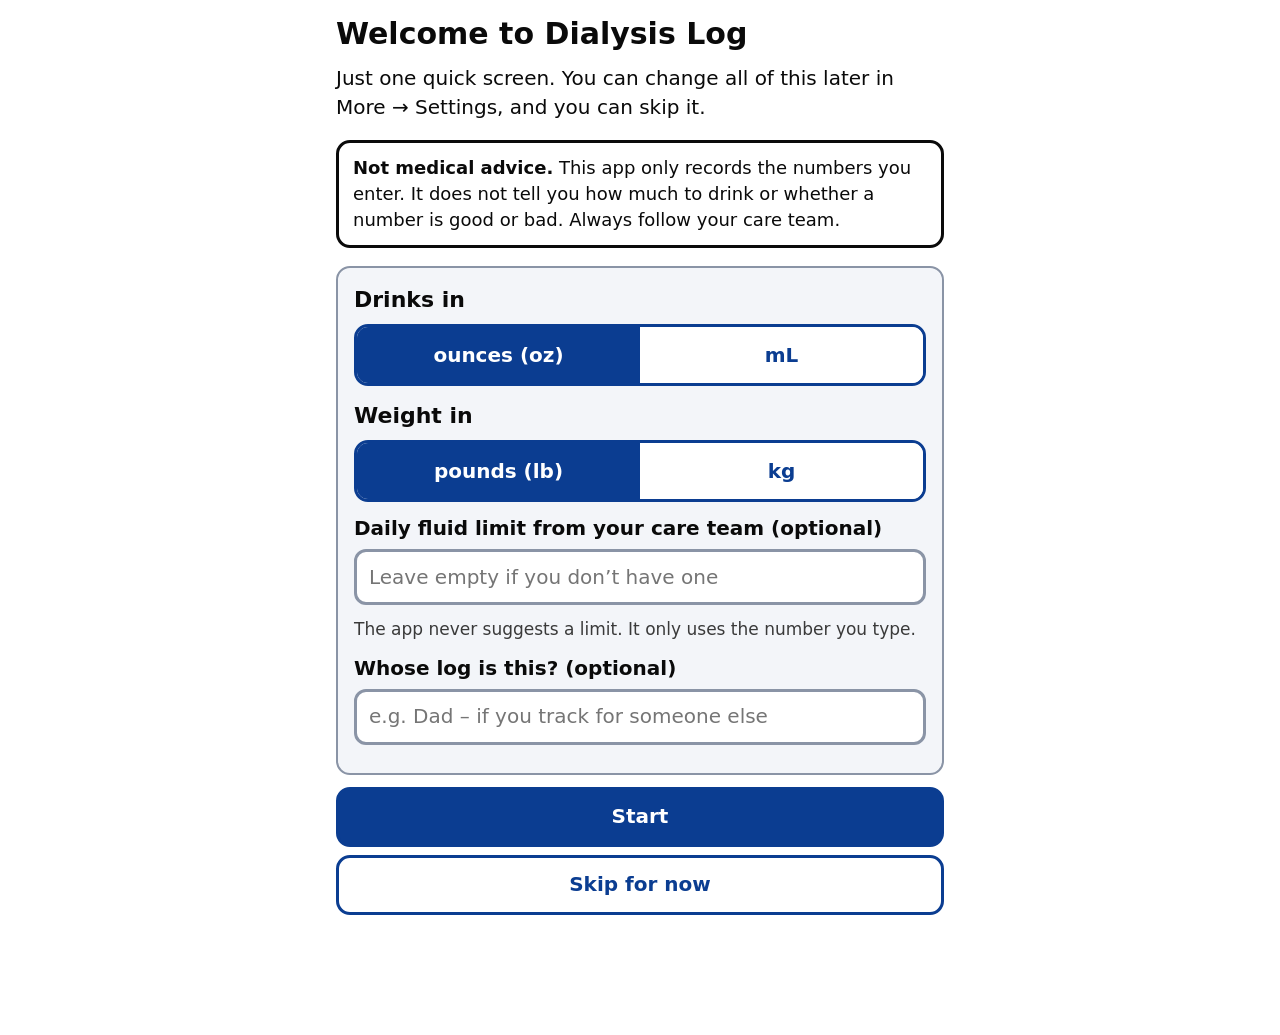
==== index.html @ 4015af0a "Dialysis Log v1.0.0" ====
<!doctype html>
<html lang="en">
<head>
  <meta charset="utf-8">
  <meta name="viewport" content="width=device-width, initial-scale=1, viewport-fit=cover">
  <title>Dialysis Log · Simple fluid & session tracker</title>
  <meta name="description" content="A simple, big-button tracker for dialysis sessions, weight, blood pressure and daily fluid against the limit you set. No account, no subscription, works offline, data stays on your phone. Not medical advice.">
  <meta name="theme-color" content="#0B3D91">
  <meta name="apple-mobile-web-app-capable" content="yes">
  <meta name="mobile-web-app-capable" content="yes">
  <meta name="apple-mobile-web-app-title" content="Dialysis Log">
  <meta name="format-detection" content="telephone=no">
  <link rel="manifest" href="manifest.webmanifest">
  <link rel="icon" href="icons/icon.svg" type="image/svg+xml">
  <link rel="icon" href="icons/favicon-32.png" sizes="32x32" type="image/png">
  <link rel="apple-touch-icon" href="icons/apple-touch-icon.png">
  <link rel="stylesheet" href="styles.css">
</head>
<body>
  <a href="#main" class="skip">Skip to content</a>
  <div id="app"></div>
  <div id="sheet-root"></div>
  <div id="toast" role="status" aria-live="polite"></div>
  <noscript><p style="padding:24px;font-size:20px">Dialysis Log needs JavaScript turned on.</p></noscript>
  <script src="config.js"></script>
  <script src="app.js"></script>
</body>
</html>
---- styles.css ----
:root{--fg:#0A0A0A;--muted:#3A3A3A;--bg:#FFFFFF;--card:#F3F5F9;--line:#8A94A6;--pri:#0B3D91;--pri-fg:#FFFFFF;--ok:#0B6B2E;--warn:#8A3B00;--danger:#A10000;--fs:20px;--focus:#FFB000}
html.xl{--fs:24px}
html.dark{--fg:#FFFFFF;--muted:#E0E0E0;--bg:#000000;--card:#16181D;--line:#9AA3B5;--pri:#7FB2FF;--pri-fg:#000000;--ok:#6BE08F;--warn:#FFB86B;--danger:#FF7A7A}
*{box-sizing:border-box}
html,body{margin:0;background:var(--bg);color:var(--fg)}
body{font:var(--fs)/1.45 system-ui,-apple-system,"Segoe UI",Roboto,Arial,sans-serif;-webkit-text-size-adjust:100%;padding-bottom:calc(96px + env(safe-area-inset-bottom))}
.skip{position:absolute;left:-9999px}.skip:focus{left:8px;top:8px;background:var(--bg);padding:8px;z-index:99}
main{max-width:640px;margin:0 auto;padding:16px 16px 24px;padding-top:calc(12px + env(safe-area-inset-top))}
h1{font-size:1.5em;margin:4px 0 12px;line-height:1.2}h2{font-size:1.25em;margin:18px 0 8px}h3{font-size:1.1em;margin:0 0 8px}
p{margin:8px 0}.muted{color:var(--muted)}.small{font-size:.85em}
a{color:var(--pri)}
:focus-visible{outline:4px solid var(--focus);outline-offset:2px}
.card{background:var(--card);border:2px solid var(--line);border-radius:14px;padding:16px;margin:12px 0}
.btn{display:flex;align-items:center;justify-content:center;gap:8px;width:100%;min-height:60px;padding:12px 16px;border-radius:14px;border:3px solid var(--pri);background:var(--pri);color:var(--pri-fg);font:inherit;font-weight:700;text-align:center;text-decoration:none;cursor:pointer;touch-action:manipulation}
.btn.alt{background:var(--bg);color:var(--pri)}
.btn.danger{background:var(--bg);color:var(--danger);border-color:var(--danger)}
.btn:disabled{opacity:.45}
.btn.sm{min-height:48px;width:auto;padding:8px 14px;font-size:.9em}
.row{display:flex;gap:10px;align-items:center}.row>*{flex:1}
.grid2{display:grid;grid-template-columns:1fr 1fr;gap:12px}
.big-num{font-size:3.2em;font-weight:800;line-height:1.05;letter-spacing:-.5px}
.status{text-align:center;padding:18px 12px}
.bar{height:28px;border:3px solid var(--fg);border-radius:14px;overflow:hidden;background:var(--bg);margin:12px 0 4px}
.bar>i{display:block;height:100%;background:var(--pri)}
.bar.over>i{background:var(--warn)}
.quick{min-height:84px;font-size:1.05em;flex-direction:column;gap:0;line-height:1.15}
.quick small{font-weight:600;font-size:.85em}
.field{display:block;margin:12px 0}.field>span{display:block;font-weight:700;margin-bottom:6px}
input[type=text],input[type=date],input[type=time],input[type=number],textarea,select{width:100%;min-height:56px;padding:10px 12px;font:inherit;color:var(--fg);background:var(--bg);border:3px solid var(--line);border-radius:12px}
input:focus,textarea:focus,select:focus{border-color:var(--pri)}
textarea{min-height:110px}
.seg{display:flex;border:3px solid var(--pri);border-radius:14px;overflow:hidden}
.seg button{flex:1;min-height:56px;font:inherit;font-weight:700;border:0;background:var(--bg);color:var(--pri)}
.seg button[aria-pressed=true]{background:var(--pri);color:var(--pri-fg)}
ul.list{list-style:none;margin:0;padding:0}
ul.list li{display:flex;align-items:center;gap:10px;padding:12px 0;border-bottom:2px solid var(--line)}
ul.list li>.grow{flex:1;min-width:0}
.disclaimer{border:3px solid var(--fg);border-radius:14px;padding:12px 14px;margin:18px 0;font-size:.9em}
nav.tabs{position:fixed;left:0;right:0;bottom:0;display:flex;background:var(--bg);border-top:3px solid var(--fg);padding-bottom:env(safe-area-inset-bottom);z-index:20}
nav.tabs a{flex:1;display:flex;flex-direction:column;align-items:center;justify-content:center;min-height:76px;font-weight:700;font-size:.85em;color:var(--fg);text-decoration:none;gap:2px}
nav.tabs a .ic{font-size:1.4em;line-height:1}
nav.tabs a[aria-current=page]{background:var(--pri);color:var(--pri-fg)}
.banner{border:3px solid var(--warn);border-radius:14px;padding:12px 14px;margin:12px 0}
.lock{display:inline-block;font-size:.8em;border:2px solid var(--fg);border-radius:8px;padding:0 6px;margin-left:6px}
#toast{position:fixed;left:50%;bottom:calc(96px + env(safe-area-inset-bottom));transform:translateX(-50%);background:var(--fg);color:var(--bg);padding:12px 18px;border-radius:12px;font-weight:700;max-width:92vw;opacity:0;pointer-events:none;transition:opacity .2s;z-index:50}
#toast.on{opacity:1}
.sheet-bg{position:fixed;inset:0;background:rgba(0,0,0,.6);z-index:40;display:flex;align-items:flex-end;justify-content:center}
.sheet{background:var(--bg);color:var(--fg);width:100%;max-width:640px;border-radius:18px 18px 0 0;padding:18px 16px calc(18px + env(safe-area-inset-bottom));max-height:92vh;overflow:auto;border-top:3px solid var(--fg)}
.chart{width:100%;height:auto;border:2px solid var(--line);border-radius:12px;background:var(--bg)}
table.t{width:100%;border-collapse:collapse;font-size:.85em}table.t th,table.t td{border:1px solid var(--line);padding:6px;text-align:left}
@media print{nav.tabs,.noprint,#toast{display:none!important}body{padding:0;font-size:12pt}.card{border:1px solid #000}}
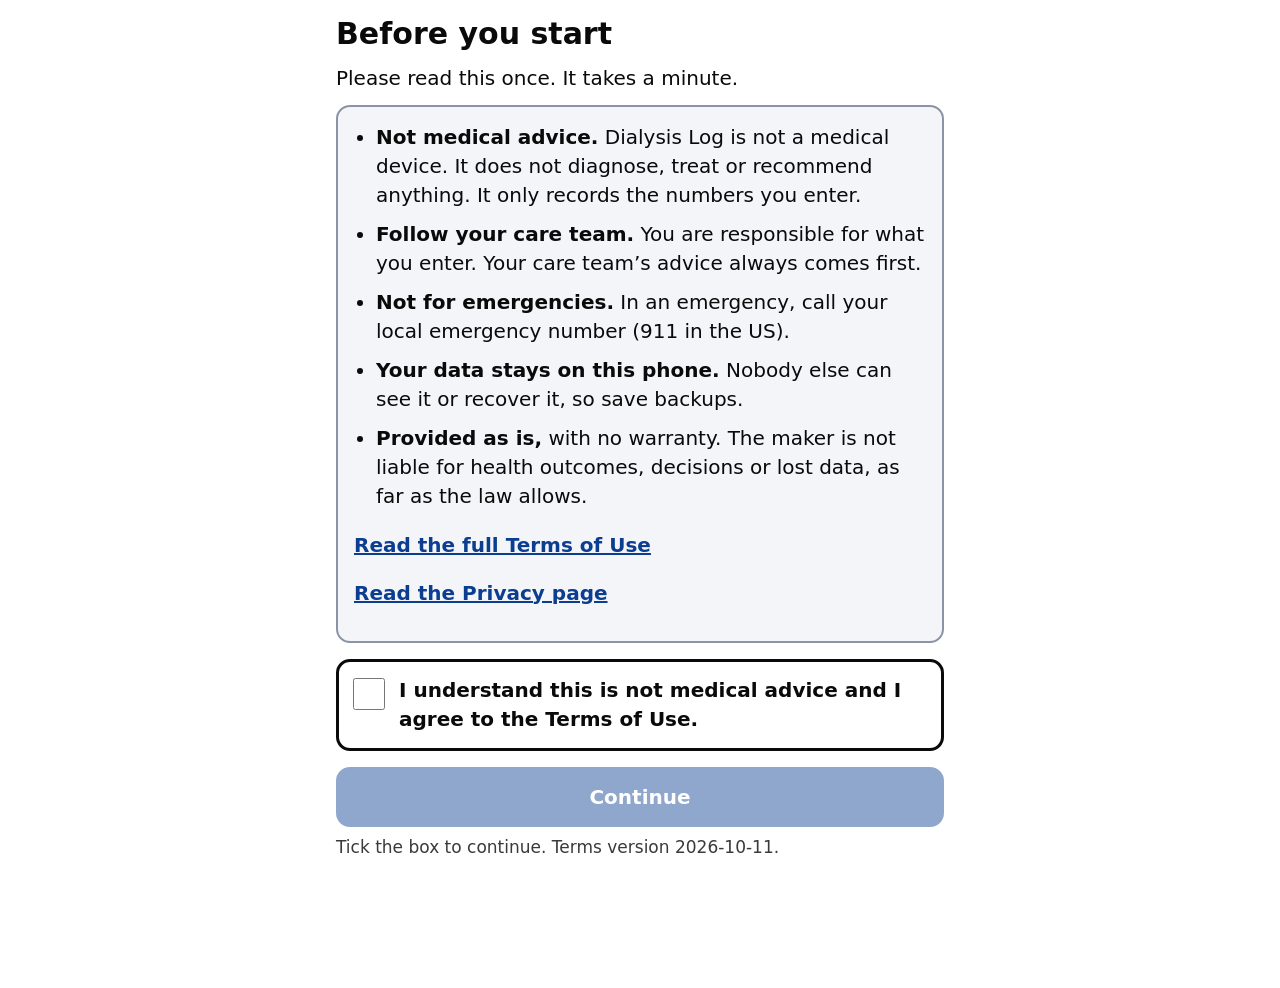
==== commit d19c40cd: "v1.1.2: SEO title/description, Open Graph/Twitter preview, readable landing section" ====
--- a/index.html
+++ b/index.html
@@ -3,8 +3,22 @@
 <head>
   <meta charset="utf-8">
   <meta name="viewport" content="width=device-width, initial-scale=1, viewport-fit=cover">
-  <title>Dialysis Log · Simple fluid & session tracker</title>
-  <meta name="description" content="A simple, big-button tracker for dialysis sessions, weight, blood pressure and daily fluid against the limit you set. No account, no subscription, works offline, data stays on your phone. Not medical advice.">
+  <title>Dialysis Log – free dialysis & fluid tracker, no account, works offline</title>
+  <meta name="description" content="Free, big-button tracker for dialysis sessions (pre/post weight, blood pressure, UF) and daily fluid against the limit your care team gave you. No account, no subscription, works offline, data stays on your phone. Not medical advice.">
+  <link rel="canonical" href="https://pattersonslade-rgb.github.io/dialysis/">
+  <meta property="og:type" content="website">
+  <meta property="og:site_name" content="Dialysis Log">
+  <meta property="og:title" content="Dialysis Log – free dialysis & fluid tracker">
+  <meta property="og:description" content="No account. Works offline. Big buttons. Your data stays on your phone. Not medical advice.">
+  <meta property="og:url" content="https://pattersonslade-rgb.github.io/dialysis/">
+  <meta property="og:image" content="https://pattersonslade-rgb.github.io/dialysis/icons/og-1200x630.png">
+  <meta property="og:image:width" content="1200">
+  <meta property="og:image:height" content="630">
+  <meta property="og:image:alt" content="Dialysis Log: free dialysis and fluid tracker. No account, works offline, big buttons. Not medical advice.">
+  <meta name="twitter:card" content="summary_large_image">
+  <meta name="twitter:title" content="Dialysis Log – free dialysis & fluid tracker">
+  <meta name="twitter:description" content="No account. Works offline. Big buttons. Your data stays on your phone. Not medical advice.">
+  <meta name="twitter:image" content="https://pattersonslade-rgb.github.io/dialysis/icons/og-1200x630.png">
   <meta name="theme-color" content="#0B3D91">
   <meta name="apple-mobile-web-app-capable" content="yes">
   <meta name="mobile-web-app-capable" content="yes">
@@ -18,7 +32,11 @@
 </head>
 <body>
   <a href="#main" class="skip">Skip to content</a>
-  <div id="app"></div>
+  <div id="app"><main id="main" class="landing"><h1>Dialysis Log</h1>
+<p>A free, simple tracker for people on dialysis and the people who help them. Log sessions (date, weight before and after, blood pressure, UF removed, notes) and drinks against the daily limit <b>you</b> enter.</p>
+<ul><li>No account, no sign-up</li><li>Works offline after the first visit</li><li>Big buttons and large text</li><li>Your data stays on your phone; backup and spreadsheet export are free</li><li>No subscription. Optional Pro is a one-time $4.99</li></ul>
+<p><b>Not medical advice.</b> It only records the numbers you enter. Always follow your care team.</p>
+<p><a href="terms.html">Terms of Use</a> · <a href="privacy.html">Privacy</a></p></main></div>
   <div id="sheet-root"></div>
   <div id="toast" role="status" aria-live="polite"></div>
   <noscript><p style="padding:24px;font-size:20px">Dialysis Log needs JavaScript turned on.</p></noscript>
--- a/styles.css
+++ b/styles.css
@@ -48,4 +48,8 @@
 .sheet{background:var(--bg);color:var(--fg);width:100%;max-width:640px;border-radius:18px 18px 0 0;padding:18px 16px calc(18px + env(safe-area-inset-bottom));max-height:92vh;overflow:auto;border-top:3px solid var(--fg)}
 .chart{width:100%;height:auto;border:2px solid var(--line);border-radius:12px;background:var(--bg)}
 table.t{width:100%;border-collapse:collapse;font-size:.85em}table.t th,table.t td{border:1px solid var(--line);padding:6px;text-align:left}
+ul.tsum{margin:0;padding-left:1.1em}ul.tsum li{margin:0 0 10px}
+.tlinks a{display:flex;align-items:center;min-height:48px;font-weight:700}
+.agree{display:flex;gap:14px;align-items:flex-start;min-height:56px;padding:14px;margin:16px 0;border:3px solid var(--fg);border-radius:14px;font-weight:700;cursor:pointer}
+.agree input{width:32px;height:32px;min-width:32px;margin:2px 0 0;accent-color:var(--pri)}
 @media print{nav.tabs,.noprint,#toast{display:none!important}body{padding:0;font-size:12pt}.card{border:1px solid #000}}
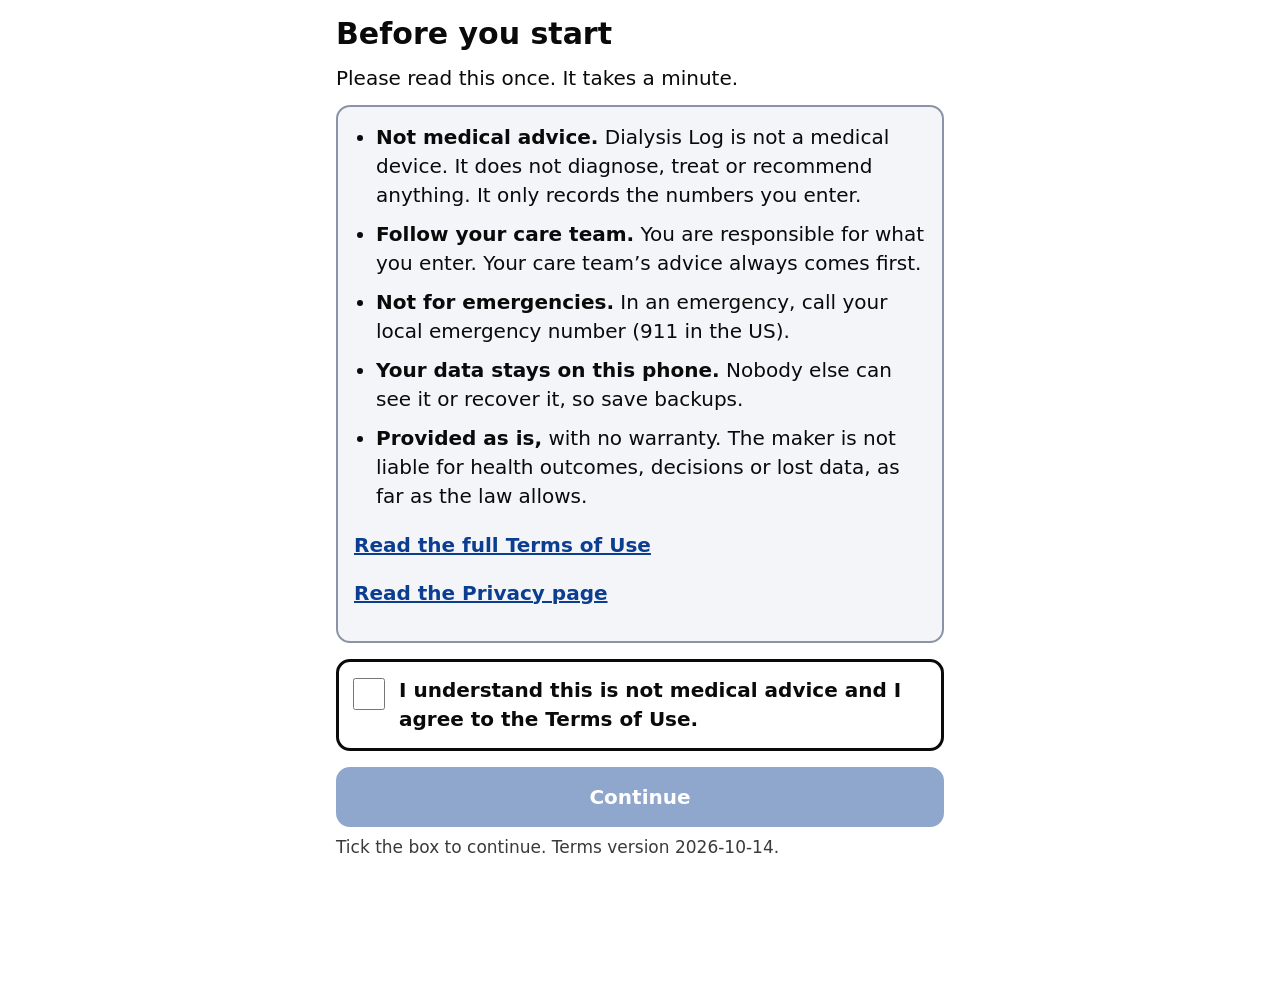
==== commit 15462393: "v1.2.0: Spanish version, printable log sheet, share today's summary, share app with offline QR; oper" ====
--- a/index.html
+++ b/index.html
@@ -2,10 +2,14 @@
 <html lang="en">
 <head>
   <meta charset="utf-8">
+  <meta name="google-site-verification" content="C36S3NdxatZGm9oPwU26CWhkYOS4hybE3b0kewSee00" />
   <meta name="viewport" content="width=device-width, initial-scale=1, viewport-fit=cover">
   <title>Dialysis Log – free dialysis & fluid tracker, no account, works offline</title>
   <meta name="description" content="Free, big-button tracker for dialysis sessions (pre/post weight, blood pressure, UF) and daily fluid against the limit your care team gave you. No account, no subscription, works offline, data stays on your phone. Not medical advice.">
   <link rel="canonical" href="https://pattersonslade-rgb.github.io/dialysis/">
+  <link rel="alternate" hreflang="en" href="https://pattersonslade-rgb.github.io/dialysis/">
+  <link rel="alternate" hreflang="es" href="https://pattersonslade-rgb.github.io/dialysis/?lang=es">
+  <link rel="alternate" hreflang="x-default" href="https://pattersonslade-rgb.github.io/dialysis/">
   <meta property="og:type" content="website">
   <meta property="og:site_name" content="Dialysis Log">
   <meta property="og:title" content="Dialysis Log – free dialysis & fluid tracker">
@@ -36,11 +40,14 @@
 <p>A free, simple tracker for people on dialysis and the people who help them. Log sessions (date, weight before and after, blood pressure, UF removed, notes) and drinks against the daily limit <b>you</b> enter.</p>
 <ul><li>No account, no sign-up</li><li>Works offline after the first visit</li><li>Big buttons and large text</li><li>Your data stays on your phone; backup and spreadsheet export are free</li><li>No subscription. Optional Pro is a one-time $4.99</li></ul>
 <p><b>Not medical advice.</b> It only records the numbers you enter. Always follow your care team.</p>
-<p><a href="terms.html">Terms of Use</a> · <a href="privacy.html">Privacy</a></p></main></div>
+<p><a href="terms.html">Terms of Use</a> · <a href="privacy.html">Privacy</a> · <a href="log-sheet.html">Printable log sheet</a></p>
+<p lang="es"><b>En español:</b> <a href="?lang=es" hreflang="es">Dialysis Log en español</a> · <a href="terms-es.html">Términos de uso</a> · <a href="privacy-es.html">Privacidad</a> · <a href="log-sheet-es.html">Hoja de registro para imprimir</a></p></main></div>
   <div id="sheet-root"></div>
   <div id="toast" role="status" aria-live="polite"></div>
   <noscript><p style="padding:24px;font-size:20px">Dialysis Log needs JavaScript turned on.</p></noscript>
   <script src="config.js"></script>
+  <script src="i18n-es.js"></script>
+  <script src="vendor/qrcode.js"></script>
   <script src="app.js"></script>
 </body>
 </html>
--- a/styles.css
+++ b/styles.css
@@ -53,3 +53,7 @@
 .agree{display:flex;gap:14px;align-items:flex-start;min-height:56px;padding:14px;margin:16px 0;border:3px solid var(--fg);border-radius:14px;font-weight:700;cursor:pointer}
 .agree input{width:32px;height:32px;min-width:32px;margin:2px 0 0;accent-color:var(--pri)}
 @media print{nav.tabs,.noprint,#toast{display:none!important}body{padding:0;font-size:12pt}.card{border:1px solid #000}}
+
+/* v1.2.0: share card + QR */
+.qr-wrap{display:flex;justify-content:center;margin:8px 0 14px}
+.qr{width:220px;height:220px;max-width:70vw;max-height:70vw;border:10px solid #fff;border-radius:12px;background:#fff}
